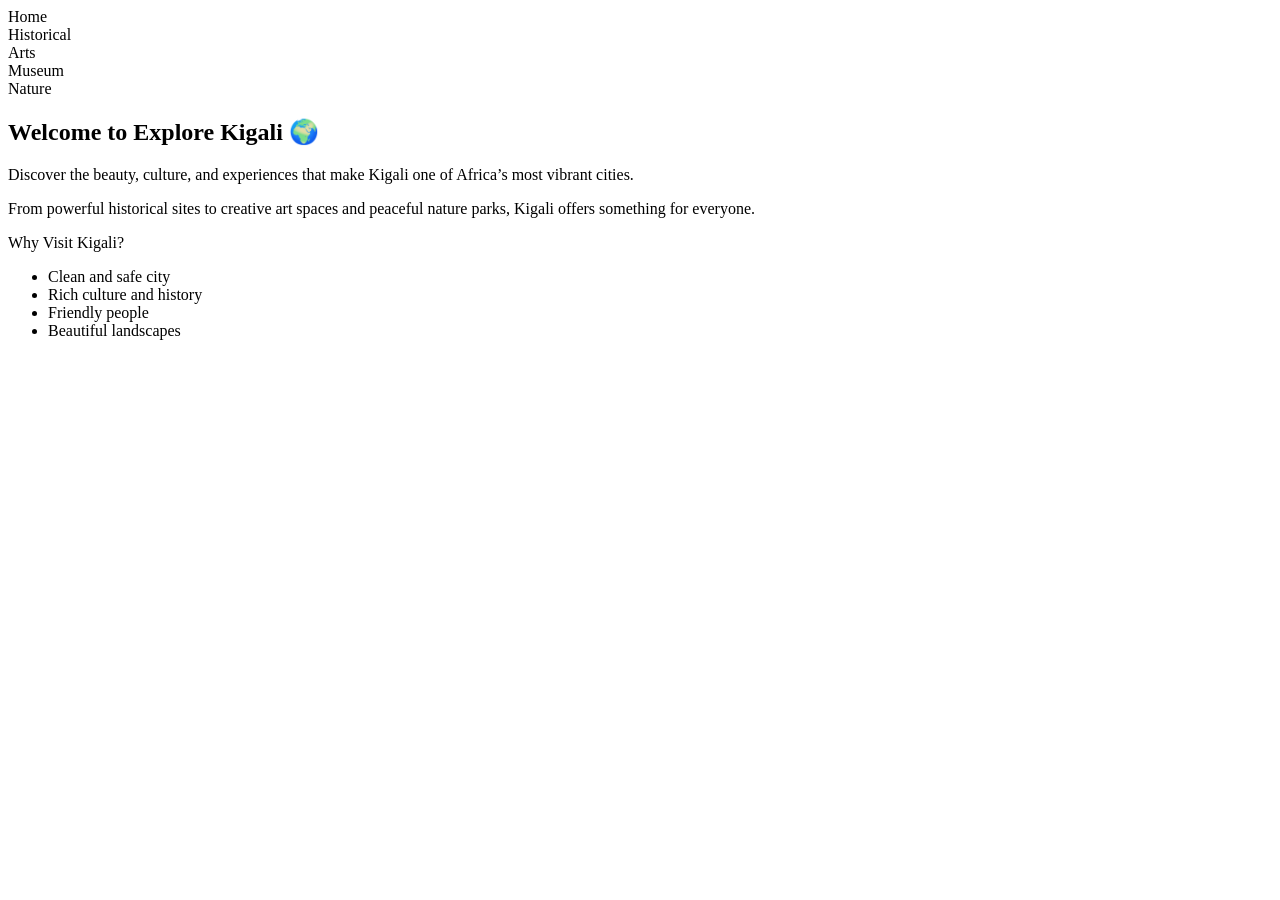
==== index.html @ 348b4360 "Added the html skeleton for all the pages" ====
<!DOCTYPE html>
<html lang="en">
<head>
    <meta charset="UTF-8">
    <meta name="viewport" content="width=device-width, initial-scale=1.0">
    <title>Document</title>
</head>
<body>
    <nav>
        <div>Home</div>
        <div>Historical</div>
        <div>Arts</div>
        <div>Museum</div>
        <div>Nature</div>
    </nav>
    <section>
        <div class="Image">

        </div>
        <div class="text">
            <h1>Welcome to Explore Kigali 🌍</h1>
            <p>Discover the beauty, culture, and experiences that make Kigali one 
            of Africa’s most vibrant cities.</p>
            <p>From powerful historical sites to creative art spaces and peaceful
            nature parks, Kigali offers something for everyone.</p>
        </div>
        <div>
            <p>Why Visit Kigali?</p>
            <ul>
                <li>Clean and safe city</li>
                <li>Rich culture and history</li>
                <li>Friendly people</li>
                <li>Beautiful landscapes</li>
            </ul>
        </div>
    </section>   
</body>
</html>
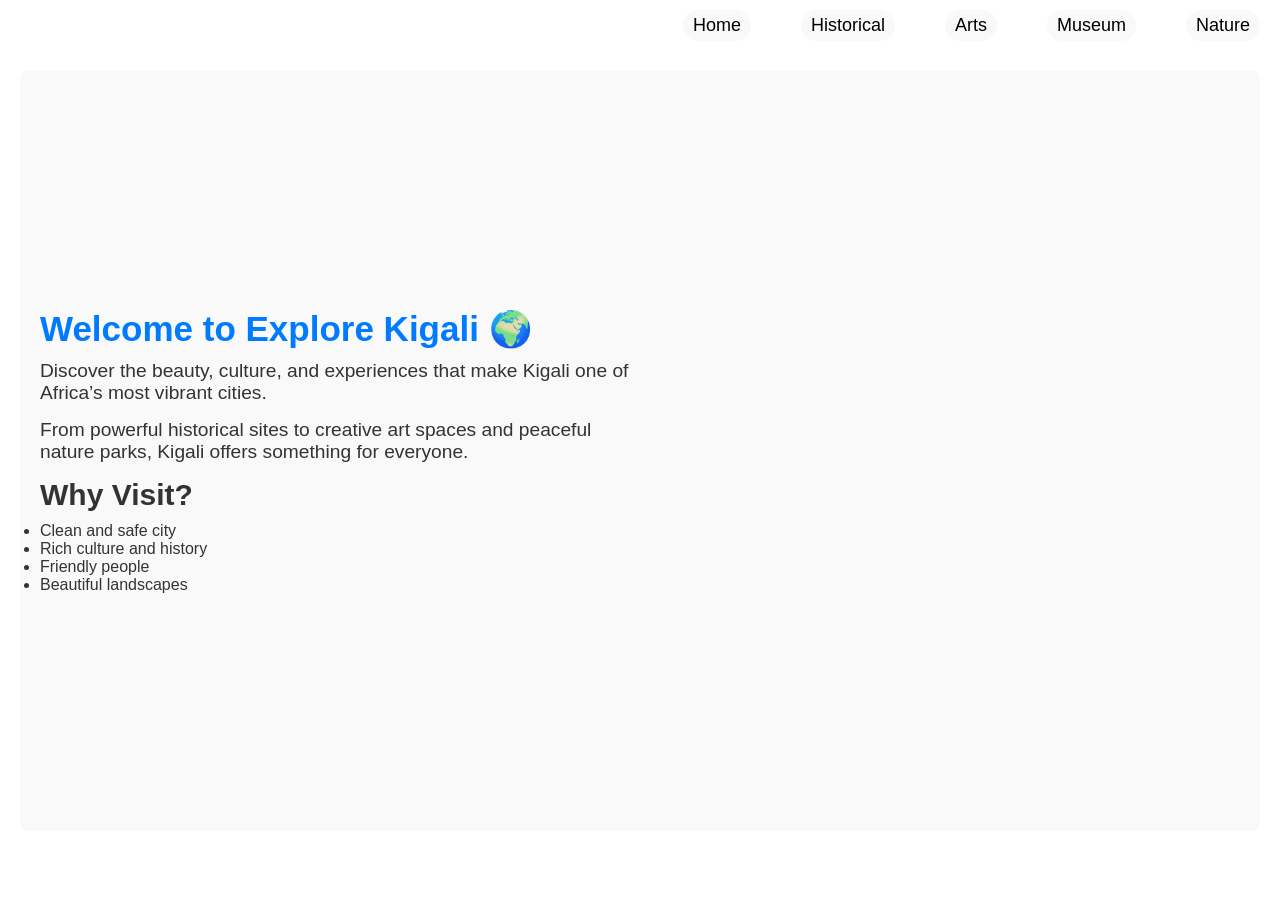
==== commit d415f734: "Added style file and file images" ====
--- a/index.html
+++ b/index.html
@@ -3,36 +3,40 @@
 <head>
     <meta charset="UTF-8">
     <meta name="viewport" content="width=device-width, initial-scale=1.0">
-    <title>Document</title>
+    <title>Home</title>
+    <link rel="stylesheet" href="./style.css">
 </head>
 <body>
     <nav>
-        <div>Home</div>
-        <div>Historical</div>
-        <div>Arts</div>
-        <div>Museum</div>
-        <div>Nature</div>
+        <a href="#index.html">Home</a>
+        <a href="./historical.html">Historical</a>
+        <a href="./arts.html">Arts</a>
+        <a href="./museum.html">Museum</a>
+        <a href="./nature.html">Nature</a>
     </nav>
     <section>
-        <div class="Image">
+        <div class="background">
 
         </div>
-        <div class="text">
-            <h1>Welcome to Explore Kigali 🌍</h1>
-            <p>Discover the beauty, culture, and experiences that make Kigali one 
-            of Africa’s most vibrant cities.</p>
-            <p>From powerful historical sites to creative art spaces and peaceful
-            nature parks, Kigali offers something for everyone.</p>
+        <div class="main">
+            <div class="text">
+                <h1>Welcome to Explore Kigali 🌍</h1>
+                <p>Discover the beauty, culture, and experiences that make Kigali one 
+                of Africa’s most vibrant cities.</p>
+                <p>From powerful historical sites to creative art spaces and peaceful
+                nature parks, Kigali offers something for everyone.</p>
+            </div>
+            <div class="descript">
+                <h1>Why Visit?</h1>
+                <ul>
+                    <li>Clean and safe city</li>
+                    <li>Rich culture and history</li>
+                    <li>Friendly people</li>
+                    <li>Beautiful landscapes</li>
+                </ul>
+            </div>
         </div>
-        <div>
-            <p>Why Visit Kigali?</p>
-            <ul>
-                <li>Clean and safe city</li>
-                <li>Rich culture and history</li>
-                <li>Friendly people</li>
-                <li>Beautiful landscapes</li>
-            </ul>
-        </div>
+        
     </section>   
 </body>
 </html>
--- a/style.css
+++ b/style.css
@@ -0,0 +1,106 @@
+
+/* all sections */
+*{
+    margin: 0;
+    padding: 0;
+    box-sizing: border-box;
+}
+/* body sections */
+body {
+    font-family: Arial, sans-serif;
+    background-color: #fff; 
+    color: #333;
+    min-height: 100vh;
+}
+
+/* nav bar */
+nav {
+    padding: 10px 20px;
+    display: flex;
+    justify-content: end;
+    gap: 50px;
+}
+nav a {
+    color: white;
+    border-radius: 25px;
+    padding: 0 40px;
+    text-decoration: none;
+    font-size: 18px;
+    padding: 5px 10px;
+    color: black;
+    background-color:#f9f9f9;
+}
+nav a:hover {
+    background-color: #006c28;
+    border-radius: 5px;
+}
+
+/* section styles */
+section {
+    padding: 20px;
+    margin: 20px;
+    display: flex;
+    flex-direction: column;
+    background-color: #f9f9f9;
+    border-radius: 8px;
+}
+/* main styles */
+.main {
+    display: flex;
+    flex-direction: column;
+    align-items: center;
+    justify-content: center;
+    height: 80vh;
+    width: 50%;
+}
+
+/* text styles */
+.text h1 {
+    font-size: 35px;
+    color: #007BFF;
+    margin-bottom: 10px;
+}
+
+.text p {
+    font-size: 1.2rem;
+    margin-bottom: 15px;
+}
+/* descript stlyes */
+.descript{
+    display: flex;
+    flex-direction: column;
+    width: 100%;
+}
+.descript h1 {
+    font-size: 30px;
+    color: #333;
+    margin-bottom: 10px;
+}
+
+.descript p {
+    font-size: 1rem;
+    color: #555;
+}
+
+/* images styles */
+.images {
+    margin: 20px 0;
+    display: flex;
+    justify-content: center;
+    align-items: center;
+}
+
+.images img {
+    max-width: 100%;
+    height: auto;
+    border-radius: 8px;
+    box-shadow: 0 2px 5px rgba(0, 0, 0, 0.1);
+}
+/* background styles */
+/* .background {
+    background: url('./images/kigali.jpg') no-repeat center center/cover;
+    height: 300px;
+    border-radius: 8px;
+    margin-bottom: 20px;
+} */
+
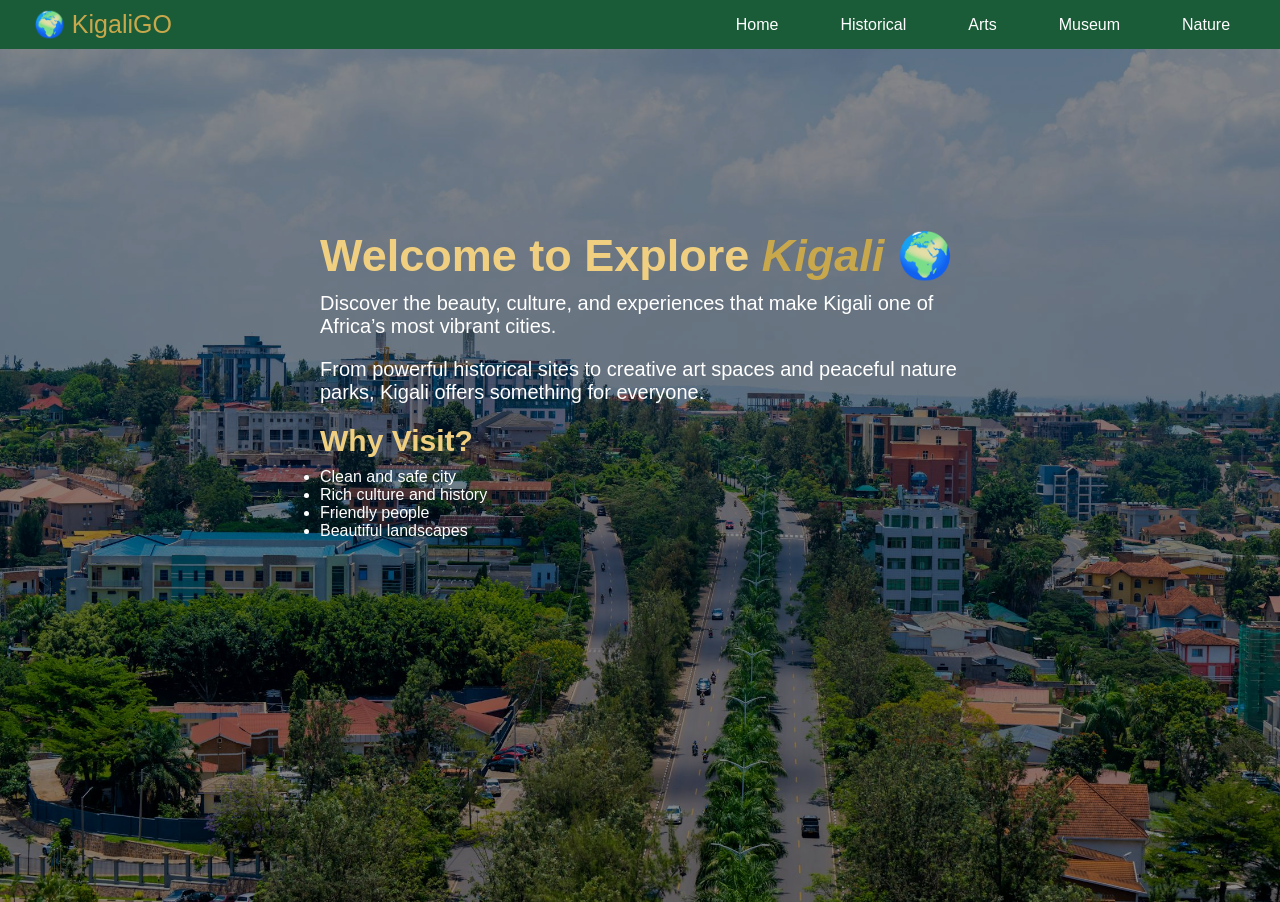
==== commit 62f742eb: "Added styles for all the pages" ====
--- a/index.html
+++ b/index.html
@@ -7,20 +7,21 @@
     <link rel="stylesheet" href="./style.css">
 </head>
 <body>
-    <nav>
-        <a href="#index.html">Home</a>
-        <a href="./historical.html">Historical</a>
-        <a href="./arts.html">Arts</a>
-        <a href="./museum.html">Museum</a>
-        <a href="./nature.html">Nature</a>
+    <nav class="navbar">
+        <div class="navlogo">🌍 KigaliGO</div>
+        <ul class="navlinks">
+            <li><a href="#index.html">Home</a></li>
+            <li><a href="./historical.html">Historical</a></li>
+            <li><a href="./arts.html">Arts</a></li>
+            <li><a href="./museum.html">Museum</a></li>
+            <li><a href="./nature.html">Nature</a></li>
+        </ul>
     </nav>
-    <section>
-        <div class="background">
-
-        </div>
+    <section class="welcome">
+        <img src="./Kigali.jpeg" alt="Kigali Cityscape">
         <div class="main">
             <div class="text">
-                <h1>Welcome to Explore Kigali 🌍</h1>
+                <h1>Welcome to Explore<span> Kigali</span> 🌍</h1>
                 <p>Discover the beauty, culture, and experiences that make Kigali one 
                 of Africa’s most vibrant cities.</p>
                 <p>From powerful historical sites to creative art spaces and peaceful
@@ -35,8 +36,11 @@
                     <li>Beautiful landscapes</li>
                 </ul>
             </div>
-        </div>
-        
-    </section>   
+        </div>   
+    </section>
+
+    <section class="destinations">
+
+    </section>
 </body>
 </html>
--- a/style.css
+++ b/style.css
@@ -8,99 +8,115 @@
 /* body sections */
 body {
     font-family: Arial, sans-serif;
-    background-color: #fff; 
-    color: #333;
     min-height: 100vh;
+    color: white;
 }
 
-/* nav bar */
-nav {
-    padding: 10px 20px;
+/* navbar */
+.navbar {
     display: flex;
-    justify-content: end;
-    gap: 50px;
+    padding: 10px;
+    align-items: center;
+    justify-content:space-around;
+    background-color: #1a5c38;
+    gap: 500px;
 }
-nav a {
+.navlogo{
+    color: #c9a84c;
+    font-size: 25px;
+}
+.navlinks{
+    display: flex;
+    gap: 30px;
+    list-style: none;
+}
+.navlinks a{
+    padding: 10px 16px;
+    border-radius: 50px;
     color: white;
+    cursor: pointer;
     border-radius: 25px;
-    padding: 0 40px;
+    font-size: 16px;
     text-decoration: none;
-    font-size: 18px;
-    padding: 5px 10px;
-    color: black;
-    background-color:#f9f9f9;
 }
-nav a:hover {
-    background-color: #006c28;
-    border-radius: 5px;
+.navlinks a:hover {
+    background: #2d8a57;  
+    border-radius: 25px;
 }
 
 /* section styles */
 section {
-    padding: 20px;
-    margin: 20px;
     display: flex;
     flex-direction: column;
-    background-color: #f9f9f9;
-    border-radius: 8px;
+}
+.welcome img{
+    width: 100%;  
+    height: 100%;
+    object-fit: cover;
+    filter: brightness(0.55);
+}
+.welcome{
+    align-items: center;  
+    position: relative; 
+}
+.memorial{
+    align-items: start;
+}
+.arts{
+    align-items: end;
+}
+.museum{
+    align-items: start;
 }
 /* main styles */
 .main {
     display: flex;
     flex-direction: column;
-    align-items: center;
-    justify-content: center;
-    height: 80vh;
+    justify-content: start;
     width: 50%;
+    position: absolute;
+    margin-top: 180px;
+}
+.main_memorial{
+    display: flex;
+    flex-direction: column;
+    justify-content: start;
+    width: 50%;
+    position: absolute;
+    margin: 70px 40px;  
+}
+.main_arts{
+    display: flex;
+    flex-direction: column;
+    justify-content: start;
+    width: 50%;
+    position: absolute;
+    margin: 70px 40px;  
 }
 
 /* text styles */
 .text h1 {
-    font-size: 35px;
-    color: #007BFF;
+    font-size: 45px;
+    color: #f0d080;
     margin-bottom: 10px;
 }
-
+.text h1 span{
+    color: #c9a84c;
+    font-style: italic;
+}
 .text p {
-    font-size: 1.2rem;
-    margin-bottom: 15px;
+    font-size: 20px;
+    margin-bottom: 20px;
 }
 /* descript stlyes */
 .descript{
     display: flex;
     flex-direction: column;
-    width: 100%;
 }
 .descript h1 {
     font-size: 30px;
-    color: #333;
+    color: #f0d080;
     margin-bottom: 10px;
 }
 
-.descript p {
-    font-size: 1rem;
-    color: #555;
-}
 
-/* images styles */
-.images {
-    margin: 20px 0;
-    display: flex;
-    justify-content: center;
-    align-items: center;
-}
-
-.images img {
-    max-width: 100%;
-    height: auto;
-    border-radius: 8px;
-    box-shadow: 0 2px 5px rgba(0, 0, 0, 0.1);
-}
-/* background styles */
-/* .background {
-    background: url('./images/kigali.jpg') no-repeat center center/cover;
-    height: 300px;
-    border-radius: 8px;
-    margin-bottom: 20px;
-} */
-
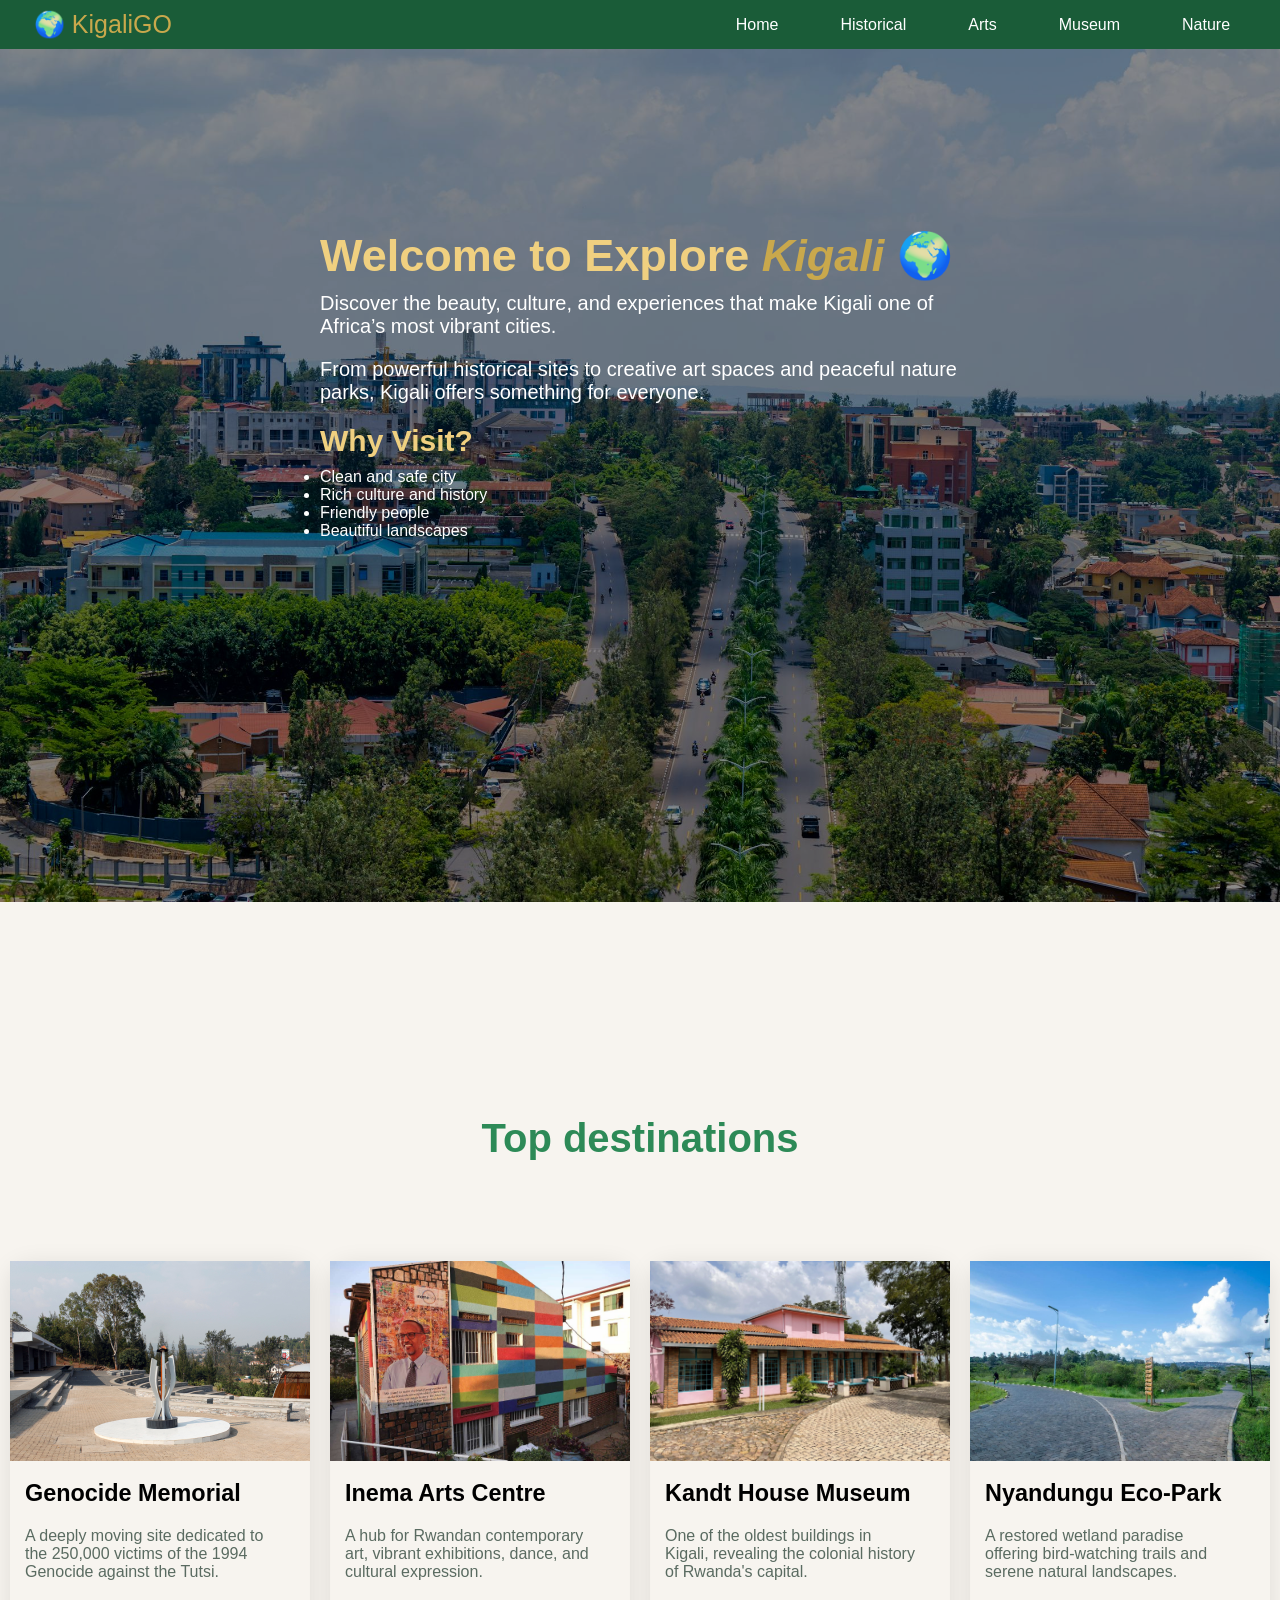
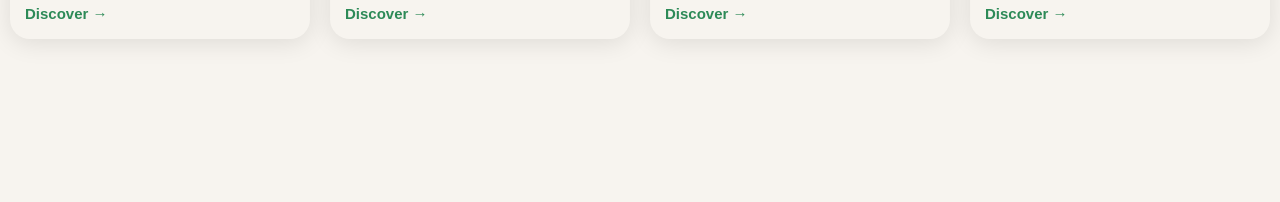
==== commit d53dca68: "Added the destinations html and css section" ====
--- a/index.html
+++ b/index.html
@@ -40,7 +40,42 @@
     </section>
 
     <section class="destinations">
+        <h1>Top destinations</h1>
+        <div class="card-grid">
+            <div class="card">
+                <img src="./Memorial.jpg" alt="Genocide Memorial">
+                <div class="card-body">
+                    <h3>Genocide Memorial</h3>
+                    <p>A deeply moving site dedicated to the 250,000 victims of the 1994 Genocide against the Tutsi.</p>
+                    <a href="./historical.html">Discover → </a>
+                </div>
+            </div>
+            <div class="card">
+                <img src="./arts.jpg" alt="Inema Arts">
+                <div class="card-body">
+                    <h3>Inema Arts Centre</h3>
+                    <p>A hub for Rwandan contemporary art, vibrant exhibitions, dance, and cultural expression.</p>
+                    <a href="./arts.html">Discover → </a>
+                </div>
+            </div>
+            <div class="card">
+                <img src="./museum.jpg" alt="Kandt Museum">
+                <div class="card-body">
+                    <h3>Kandt House Museum</h3>
+                    <p>One of the oldest buildings in Kigali, revealing the colonial history of Rwanda's capital.</p>
+                    <a href="./museum.html">Discover → </a>
+                </div>
+            </div>
+            <div class="card">
+                <img src="./nature.jpg" alt="Nyandungu Park">
+                <div class="card-body">
+                    <h3>Nyandungu Eco-Park</h3>
+                    <p>A restored wetland paradise offering bird-watching trails and serene natural landscapes.</p>   
+                    <a href="./nature.html">Discover → </a>                 
+                </div>
+            </div>
 
+        </div>
     </section>
 </body>
 </html>
--- a/style.css
+++ b/style.css
@@ -119,4 +119,49 @@
     margin-bottom: 10px;
 }
 
-
+/* destination cards */
+.destinations{
+    color: black;
+    align-items: center;
+    justify-content: center;
+    height: 100vh;
+    background:#f7f4ef
+}
+.destinations h1{
+    font-size: 40px;
+    color: #2d8a57; 
+    margin: 50px;
+}
+.card-body p { 
+    font-size: 16px; 
+    color:#5a6b61; 
+    margin: 20px 0px;
+}
+.card-body{
+    font-size: 20px;
+    width: 280px;
+    padding: 15px 15px;
+}
+.card-body a{
+    text-decoration: none;
+    color:#2d8a57; 
+    font-weight:600; 
+    font-size:15px; 
+}
+.card img{
+    width: 300px;
+}
+.card-grid{
+    display:flex;
+    justify-content: center;
+    align-items: center;
+    width: 85%;
+    gap:20px;
+    margin-top: 50px;
+}
+.card{
+    border-radius: 20px;
+    box-shadow: #2d8a57;
+    cursor: pointer;
+    box-shadow:0 4px 24px rgba(0,0,0,0.10);
+}
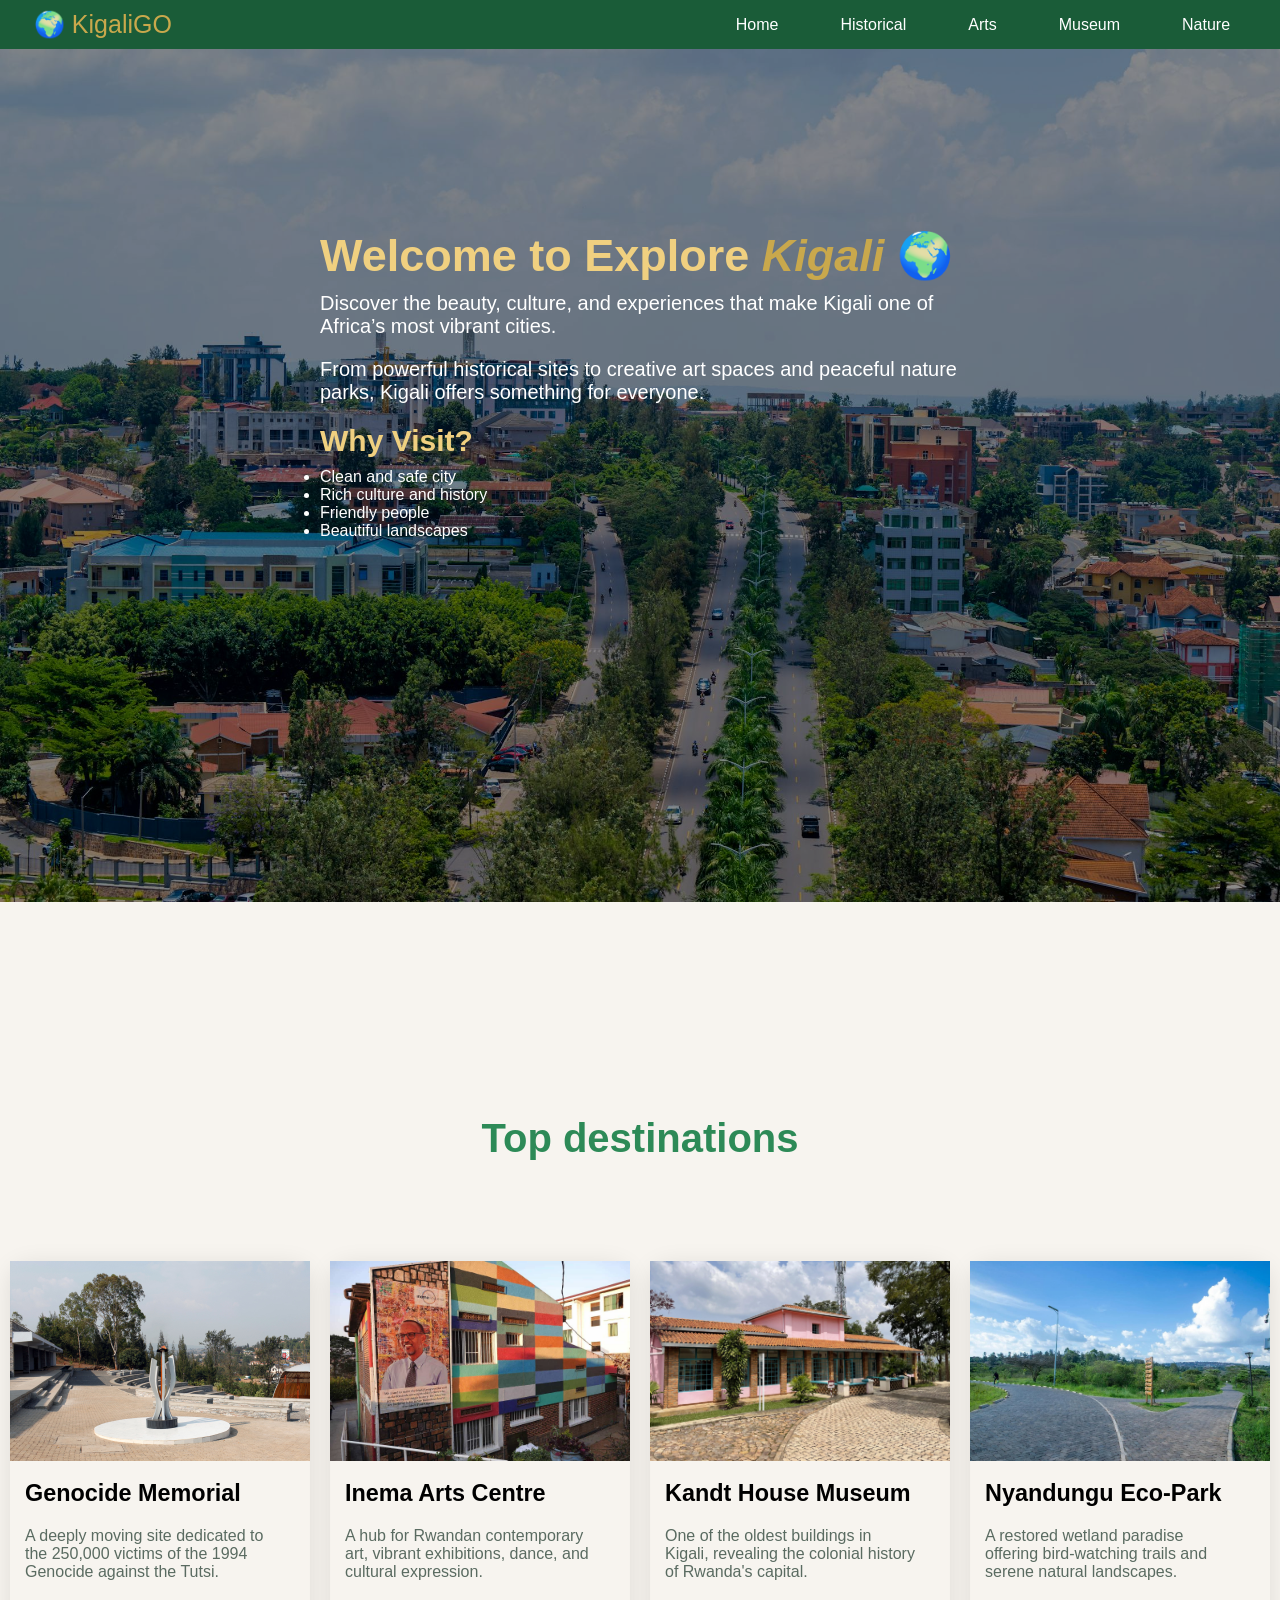
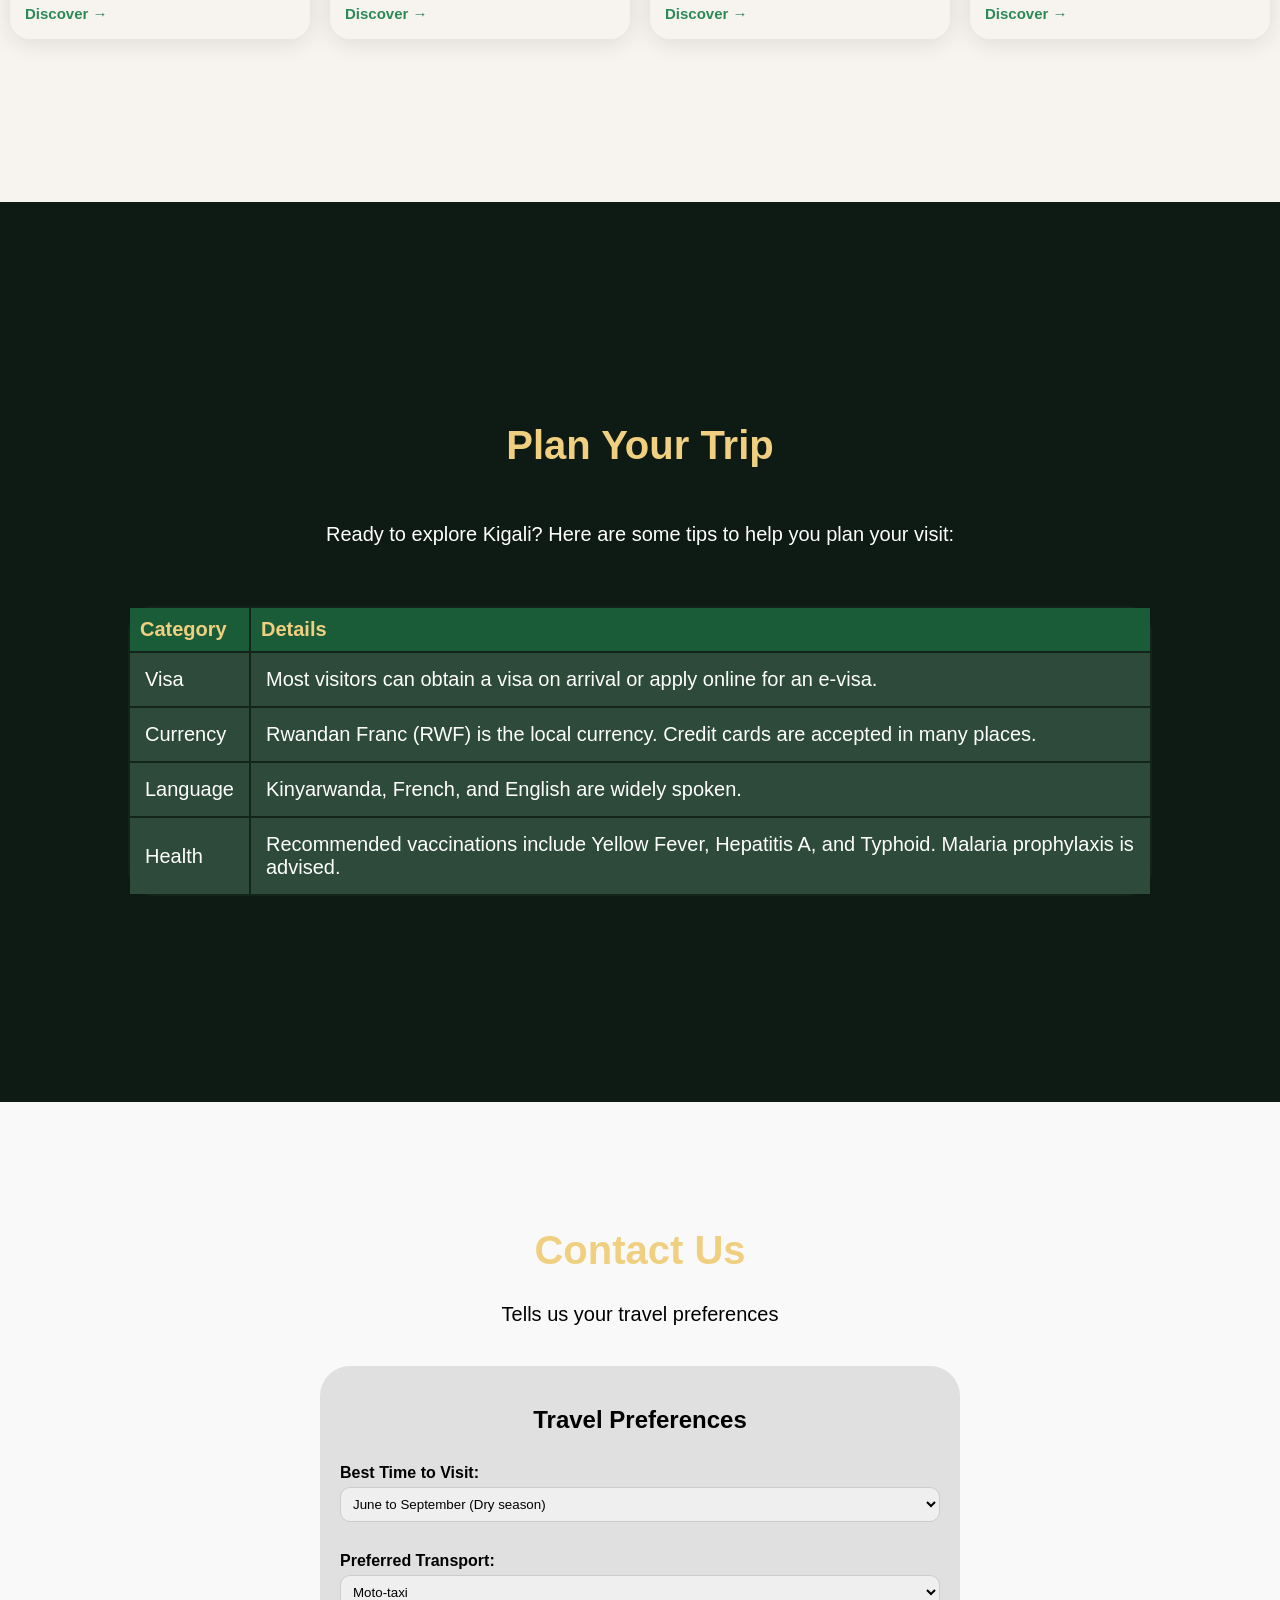
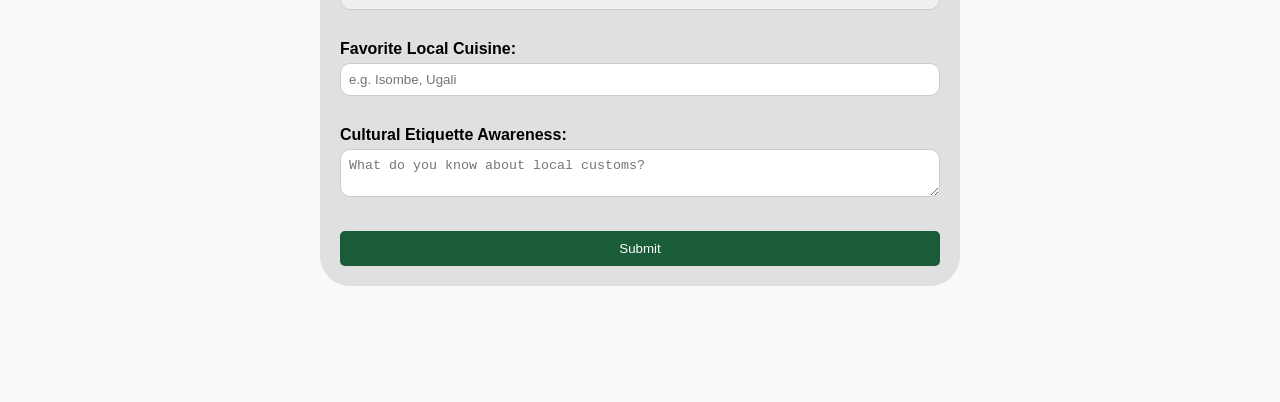
==== commit c61af46e: "Added the plan and contact us form" ====
--- a/index.html
+++ b/index.html
@@ -77,5 +77,62 @@
 
         </div>
     </section>
+
+    <section class="plan">
+        <h1>Plan Your Trip</h1>
+        <p>Ready to explore Kigali? Here are some tips to help you plan your visit:</p>
+        <table class="table-head">
+            <thead>
+                <tr>
+                    <th>Category</th>
+                    <th>Details</th>
+                </tr>
+            </thead>
+            <tbody class="table-body">
+                <tr>
+                    <td>Visa</td>
+                    <td>Most visitors can obtain a visa on arrival or apply online for an e-visa.</td>
+                </tr>
+                <tr>
+                    <td>Currency</td>
+                    <td>Rwandan Franc (RWF) is the local currency. Credit cards are accepted in many places.</td>
+                </tr>
+                <tr>
+                    <td>Language</td>
+                    <td>Kinyarwanda, French, and English are widely spoken.</td>
+                </tr>
+                <tr>
+                    <td>Health</td>
+                    <td>Recommended vaccinations include Yellow Fever, Hepatitis A, and Typhoid. Malaria prophylaxis is advised.</td>
+                </tr>
+            </tbody>    
+        </table>       
+    </section>
+
+    <section class="form-section">
+        <h1>Contact Us</h1>
+        <p>Tells us your travel preferences</p>
+        <div class="travel-form">
+            <h2>Travel Preferences</h2>
+            <form>
+            <label for="visit-time">Best Time to Visit:</label>
+            <select id="visit-time" name="visit-time">
+                <option>June to September (Dry season)</option>
+                <option>October to May (Rainy season)</option>
+            </select>
+            <label for="transport">Preferred Transport:</label>
+            <select id="transport" name="transport">
+                <option>Moto-taxi</option>
+                <option>Car rental</option>
+                <option>Guided tour</option>
+             </select>
+                <label for="cuisine">Favorite Local Cuisine:</label>
+                <input type="text" id="cuisine" name="cuisine" placeholder="e.g. Isombe, Ugali">
+                <label for="etiquette">Cultural Etiquette Awareness:</label>
+                <textarea id="etiquette" name="etiquette" placeholder="What do you know about local customs?"></textarea>
+                <button type="submit">Submit</button>
+            </form>
+        </div>
+    </section>
 </body>
 </html>
--- a/style.css
+++ b/style.css
@@ -164,4 +164,136 @@
     box-shadow: #2d8a57;
     cursor: pointer;
     box-shadow:0 4px 24px rgba(0,0,0,0.10);
-}+}
+/* video */
+.video-section { 
+    padding:80px 48px; 
+    height: 100vh;
+    align-items: center;
+    background:#0e1a14; 
+    color:#fff; 
+}
+.video-section h2{
+    color:#f0d080; 
+    font-size: 40px;
+    margin: 15px 0px;
+}
+.video-section p{
+    font-size: 20px;
+    margin: 40px 0px;
+}
+.video-wrapper { 
+    max-width:900px; 
+    border-radius:15px; 
+    overflow:hidden;
+    box-shadow:0 12px 48px rgba(0,0,0,0.5); 
+}
+
+/* plan */
+.plan{
+    display: flex;
+    flex-direction: column;
+    align-items: center;
+    justify-content: center;
+    height: 100vh;
+    background:#0e1a14; 
+}
+.plan h1{
+    color:#f0d080; 
+    font-size: 40px;
+    margin: 15px 0px;
+}
+.plan p{
+    font-size: 20px;
+    margin: 40px 0px;;
+}
+.table-head{
+    width: 80%;
+    font-size: 20px;
+    margin-top: 20px;
+    background-color: #13241b;
+    border-radius: 25px;
+}
+.table-head thead{
+    background-color: #1a5c38;
+}
+.table-head th {
+    color: #f0d080;
+    padding: 10px;
+    text-align: left;
+}
+.table-head td {
+    padding: 15px;
+    color: #ffffff;
+    border: 0.1px line black;   
+}
+.table-body tr{
+    background:#2e4a3a;
+}
+
+/* form */
+.form-section{
+    display: flex;
+    flex-direction: column;
+    align-items: center;
+    justify-content: center;
+    min-height: 100vh;
+    background-color: #f9f9f9;
+    color: black;  
+}
+.form-section h1{
+    color:#f0d080; 
+    font-size: 40px;
+    margin: 10px 0;
+}
+.form-section p{
+    font-size: 20px;
+    margin: 20px 0 40px 0;
+}
+.travel-form {
+    width: 50%;
+    padding: 20px;
+    background-color: #e0e0e0;
+    border-radius: 30px;
+}
+
+.travel-form h2 {
+    text-align: center;
+    margin: 20px 0px;
+}
+
+.travel-form label {
+    display: block;
+    margin-top: 30px;
+    font-weight: bold;
+}
+
+.travel-form input,
+.travel-form select,
+.travel-form textarea {
+    width: 100%;
+    padding: 8px;
+    margin-top: 5px;
+    border: 1px solid #ccc;
+    border-radius: 10px;
+}
+
+.travel-form button {
+    margin-top: 30px;
+    width: 100%;
+    padding: 10px;
+    background-color: #1a5c38;
+    color: white;
+    border: none;
+    border-radius: 5px;
+    cursor: pointer;
+}
+
+.travel-form button:hover {
+    background-color: #14492c;
+}
+
+
+
+
+
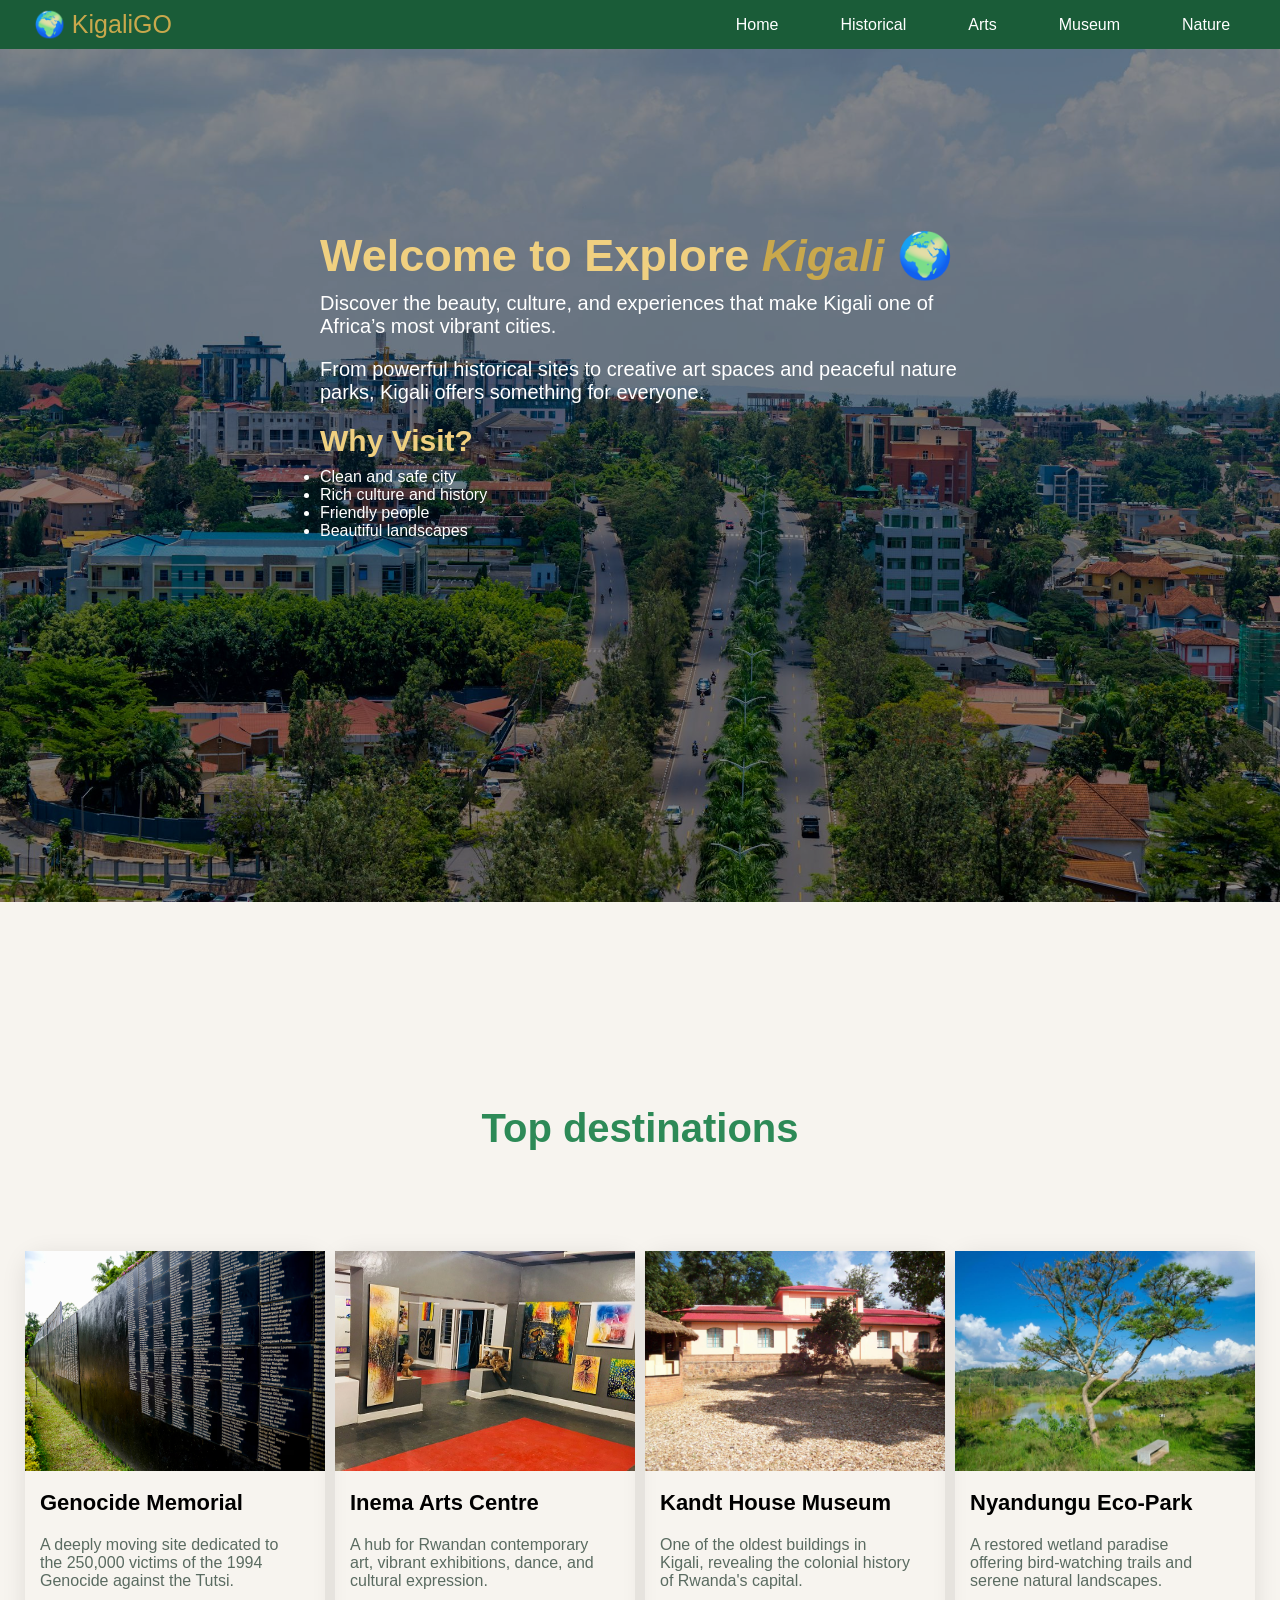
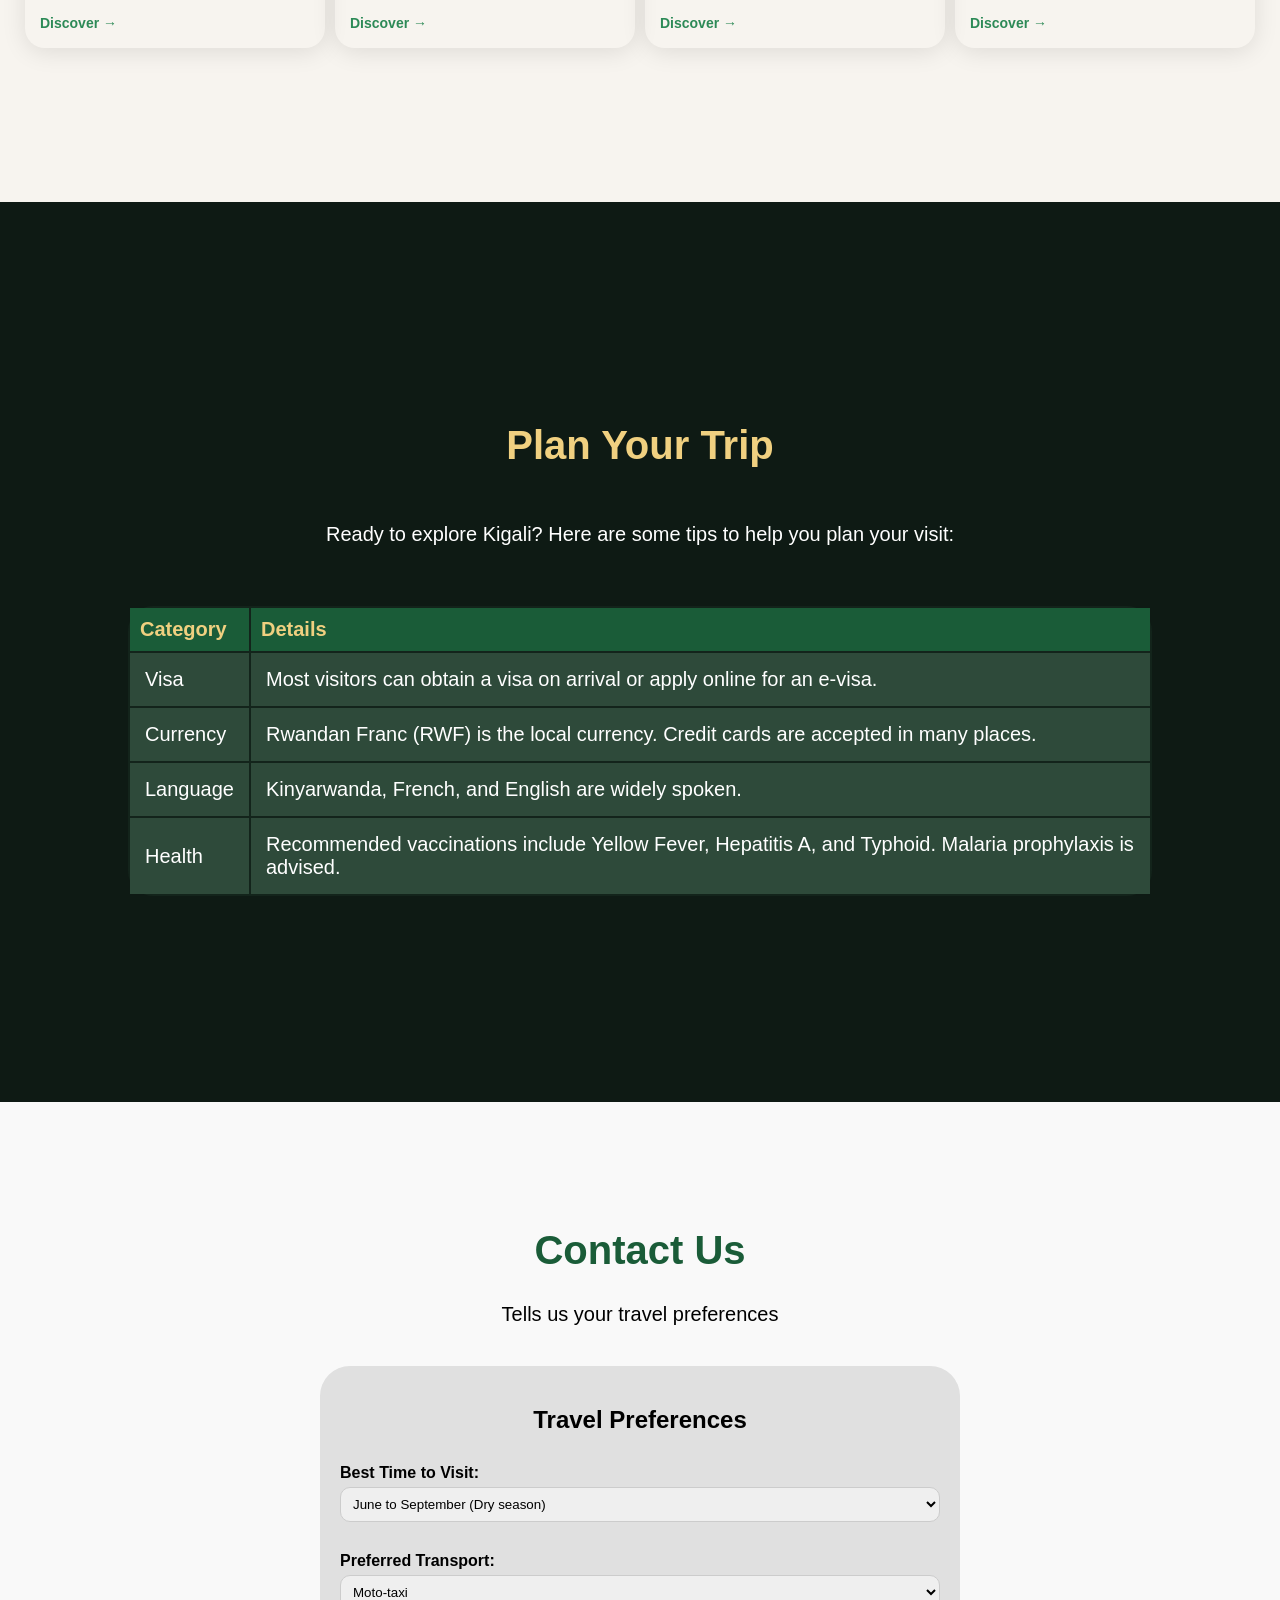
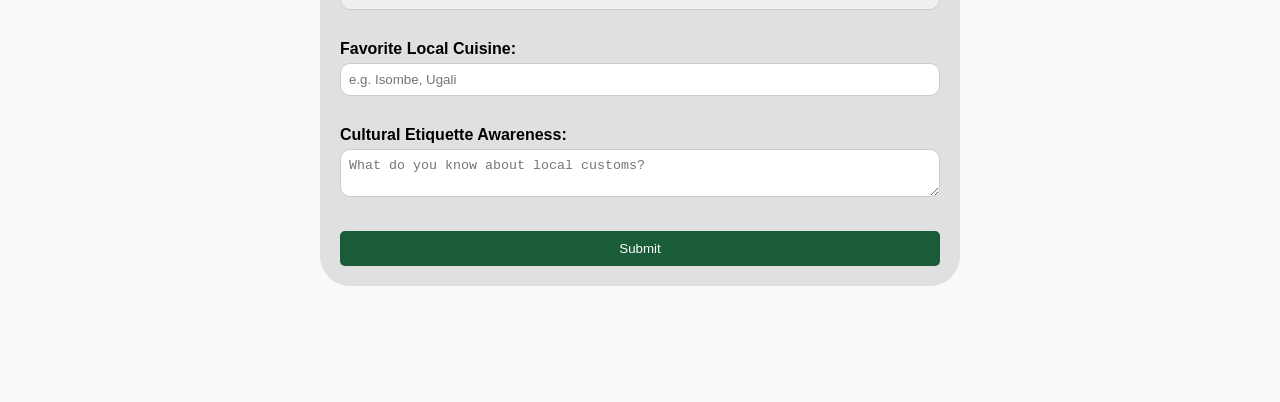
==== commit 5c43c2f1: "Added responsive styles" ====
--- a/index.html
+++ b/index.html
@@ -43,7 +43,7 @@
         <h1>Top destinations</h1>
         <div class="card-grid">
             <div class="card">
-                <img src="./Memorial.jpg" alt="Genocide Memorial">
+                <img src="./memorial2.avif" alt="Genocide Memorial">
                 <div class="card-body">
                     <h3>Genocide Memorial</h3>
                     <p>A deeply moving site dedicated to the 250,000 victims of the 1994 Genocide against the Tutsi.</p>
@@ -51,7 +51,7 @@
                 </div>
             </div>
             <div class="card">
-                <img src="./arts.jpg" alt="Inema Arts">
+                <img src="./art2.jpg" alt="Inema Arts">
                 <div class="card-body">
                     <h3>Inema Arts Centre</h3>
                     <p>A hub for Rwandan contemporary art, vibrant exhibitions, dance, and cultural expression.</p>
@@ -59,7 +59,7 @@
                 </div>
             </div>
             <div class="card">
-                <img src="./museum.jpg" alt="Kandt Museum">
+                <img src="./museum2.jpg" alt="Kandt Museum">
                 <div class="card-body">
                     <h3>Kandt House Museum</h3>
                     <p>One of the oldest buildings in Kigali, revealing the colonial history of Rwanda's capital.</p>
@@ -67,7 +67,7 @@
                 </div>
             </div>
             <div class="card">
-                <img src="./nature.jpg" alt="Nyandungu Park">
+                <img src="./nature2.jpg" alt="Nyandungu Park">
                 <div class="card-body">
                     <h3>Nyandungu Eco-Park</h3>
                     <p>A restored wetland paradise offering bird-watching trails and serene natural landscapes.</p>   
--- a/style.css
+++ b/style.css
@@ -132,6 +132,9 @@
     color: #2d8a57; 
     margin: 50px;
 }
+.card-body h3{
+    font-size: 22px;
+}
 .card-body p { 
     font-size: 16px; 
     color:#5a6b61; 
@@ -146,17 +149,18 @@
     text-decoration: none;
     color:#2d8a57; 
     font-weight:600; 
-    font-size:15px; 
+    font-size:14px; 
 }
 .card img{
     width: 300px;
+    height: 220px;
 }
 .card-grid{
     display:flex;
     justify-content: center;
     align-items: center;
-    width: 85%;
-    gap:20px;
+    width: 70%;
+    gap:10px;
     margin-top: 50px;
 }
 .card{
@@ -242,7 +246,7 @@
     color: black;  
 }
 .form-section h1{
-    color:#f0d080; 
+    color: #1a5c38; 
     font-size: 40px;
     margin: 10px 0;
 }
@@ -293,7 +297,337 @@
     background-color: #14492c;
 }
 
-
-
-
-
+/* responsive */
+
+@media (max-width: 768px) {
+    
+    /* Navbar */
+    .navbar {
+      gap: 20px;
+      padding: 12px 20px;
+      flex-wrap: wrap;
+      justify-content: space-between;
+    }
+    .navlogo {
+      font-size: 20px;
+    }
+    .navlinks {
+      gap: 6px;
+      flex-wrap: wrap;
+      justify-content: center;
+    }
+    .navlinks a {
+      padding: 7px 11px;
+      font-size: 14px;
+    }
+   
+    /* Welcome / hero */
+    .welcome img {
+      height: 420px;
+      object-fit: cover;
+    }
+    .main {
+      width: 80%;
+      margin-top: 100px;
+    }
+    .main_memorial,
+    .main_arts {
+      width: 80%;
+      margin: 50px 24px;
+    }
+    .text h1 {
+      font-size: 32px;
+    }
+    .text p {
+      font-size: 16px;
+    }
+    .descript h1 {
+      font-size: 22px;
+    }
+   
+    /* Destination cards */
+    .destinations {
+      height: auto;
+      padding-bottom: 50px;
+    }
+    .destinations h1 {
+      font-size: 30px;
+      margin: 30px 20px;
+    }
+    .card-grid {
+      width: 95%;
+      flex-wrap: wrap;
+      gap: 16px;
+      margin-top: 30px;
+    }
+    .card {
+      width: calc(50% - 8px);
+      flex-shrink: 0;
+    }
+    .card img {
+      width: 100%;
+      height: 180px;
+    }
+    .card-body {
+      width: 100%;
+      padding: 12px;
+    }
+    .card-body h3 {
+      font-size: 18px;
+    }
+    .card-body p {
+      font-size: 14px;
+      margin: 10px 0;
+    }
+   
+    /* Video section */
+    .video-section {
+      padding: 50px 24px;
+      height: auto;
+    }
+    .video-section h2 {
+      font-size: 28px;
+    }
+    .video-section p {
+      font-size: 16px;
+      margin: 20px 0;
+    }
+    .video-wrapper {
+      width: 100%;
+    }
+    .video-wrapper iframe {
+      width: 100%;
+      height: 340px;
+    }
+   
+    /* Plan / table */
+    .plan {
+      height: auto;
+      padding: 60px 24px;
+    }
+    .plan h1 {
+      font-size: 30px;
+    }
+    .plan p {
+      font-size: 16px;
+      margin: 20px 0;
+      text-align: center;
+    }
+    .table-head {
+      width: 100%;
+      font-size: 15px;
+    }
+   
+    /* Contact form */
+    .form-section {
+      padding: 50px 24px;
+      min-height: auto;
+    }
+    .form-section h1 {
+      font-size: 30px;
+    }
+    .form-section p {
+      font-size: 16px;
+      margin: 10px 0 30px;
+    }
+    .travel-form {
+      width: 90%;
+    }
+  }
+   
+   
+  /*  MOBILE */
+  @media (max-width: 480px) {
+   
+    .navbar {
+      flex-direction: column;
+      align-items: center;
+      gap: 10px;
+      padding: 12px 16px;
+    }
+    .navlogo {
+      font-size: 20px;
+    }
+    .navlinks {
+      gap: 4px;
+      justify-content: center;
+    }
+    .navlinks a {
+      padding: 6px 10px;
+      font-size: 12px;
+    }
+   
+    .welcome img {
+      height: 340px;
+    }
+    .main {
+      width: 95%;
+      margin-top: 70px;
+      padding: 0 12px;
+    }
+    .main_memorial,
+    .main_arts {
+      width: 95%;
+      margin: 30px 12px;
+    }
+    .text h1 {
+      font-size: 24px;
+      margin-bottom: 8px;
+    }
+    .text p {
+      font-size: 14px;
+      margin-bottom: 12px;
+    }
+    .descript h1 {
+      font-size: 18px;
+      margin-bottom: 6px;
+    }
+    .descript p,
+    .descript li {
+      font-size: 13px;
+    }
+
+    .destinations {
+      height: auto;
+      padding-bottom: 40px;
+    }
+    .destinations h1 {
+      font-size: 24px;
+      margin: 24px 16px;
+      text-align: center;
+    }
+    .card-grid {
+      flex-direction: column;
+      align-items: center;
+      width: 100%;
+      gap: 16px;
+      margin-top: 16px;
+      padding: 0 16px;
+    }
+    .card {
+      width: 100%;
+      max-width: 360px;
+    }
+    .card img {
+      width: 100%;
+      height: 200px;
+      border-radius: 20px 20px 0 0;
+    }
+    .card-body {
+      width: 100%;
+      padding: 14px 16px;
+    }
+    .card-body h3 {
+      font-size: 18px;
+    }
+    .card-body p {
+      font-size: 14px;
+    }
+   
+    /* Video section */
+    .video-section {
+      padding: 36px 16px;
+      height: auto;
+      align-items: flex-start;
+    }
+    .video-section h2 {
+      font-size: 22px;
+      margin: 10px 0;
+    }
+    .video-section p {
+      font-size: 14px;
+      margin: 14px 0;
+    }
+    .video-wrapper {
+      width: 100%;
+      border-radius: 10px;
+    }
+    .video-wrapper iframe {
+      width: 100%;
+      height: 210px;
+    }
+   
+    /* Plan section */
+    .plan {
+      height: auto;
+      padding: 40px 16px;
+      text-align: center;
+    }
+    .plan h1 {
+      font-size: 24px;
+    }
+    .plan p {
+      font-size: 14px;
+      margin: 14px 0;
+    }
+    .table-head {
+      width: 100%;
+      font-size: 13px;
+      border-radius: 12px;
+    }
+    .table-head th,
+    .table-head td {
+      padding: 10px 8px;
+      display: block;       
+      width: 100%;
+    }
+    .table-head thead {
+      display: none;      
+    }
+    .table-body tr {
+      display: block;
+      margin-bottom: 10px;
+      border-radius: 10px;
+      overflow: hidden;
+    }
+    .table-body td:first-child {
+      background-color: #1a5c38;
+      color: #f0d080;
+      font-weight: bold;
+      font-size: 14px;
+      padding: 8px 10px;
+    }
+   
+    /* Contact form */
+    .form-section {
+      padding: 36px 16px;
+    }
+    .form-section h1 {
+      font-size: 26px;
+      text-align: center;
+    }
+    .form-section p {
+      font-size: 14px;
+      text-align: center;
+      margin: 8px 0 24px;
+    }
+    .travel-form {
+      width: 100%;
+      padding: 16px;
+      border-radius: 20px;
+    }
+    .travel-form h2 {
+      font-size: 18px;
+      margin: 12px 0;
+    }
+    .travel-form label {
+      font-size: 14px;
+      margin-top: 20px;
+    }
+    .travel-form input,
+    .travel-form select,
+    .travel-form textarea {
+      font-size: 14px;
+      padding: 10px;
+    }
+    .travel-form button {
+      font-size: 15px;
+      padding: 12px;
+      margin-top: 20px;
+    }
+  }
+
+
+
+
+
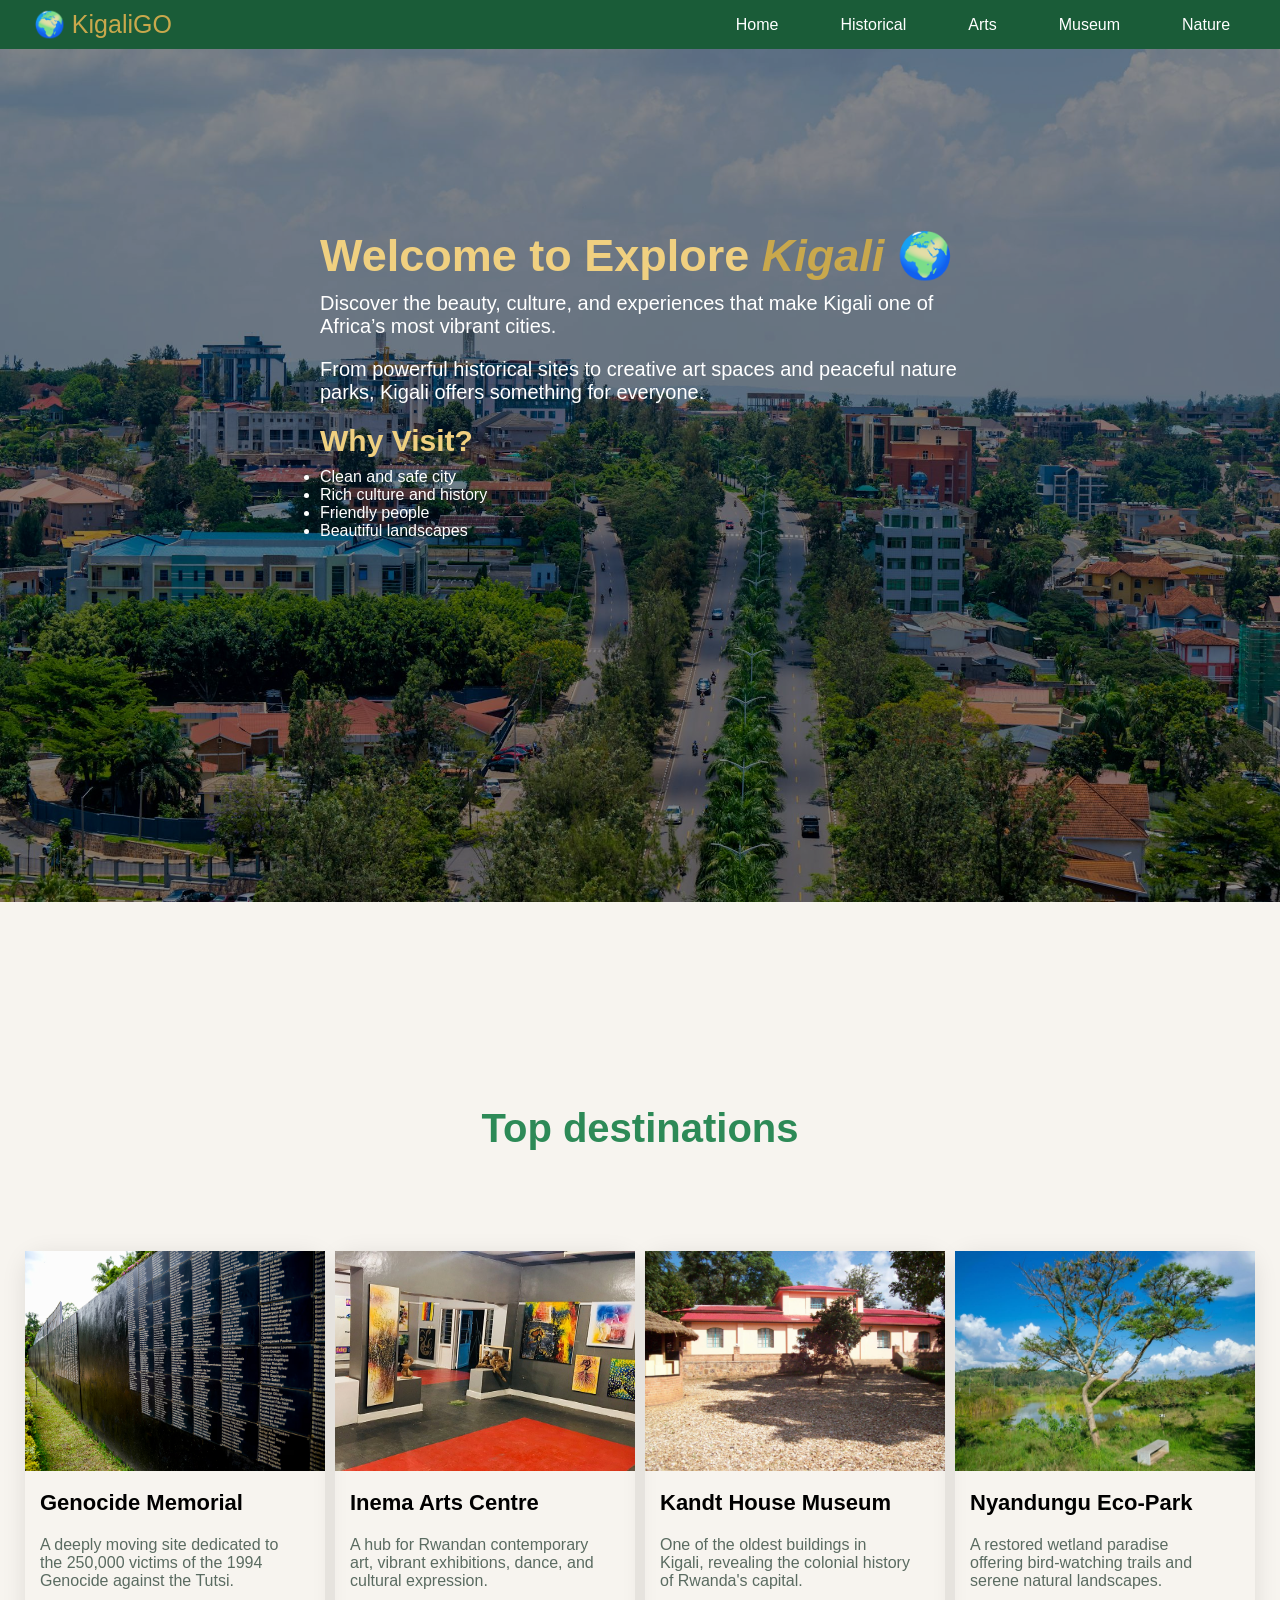
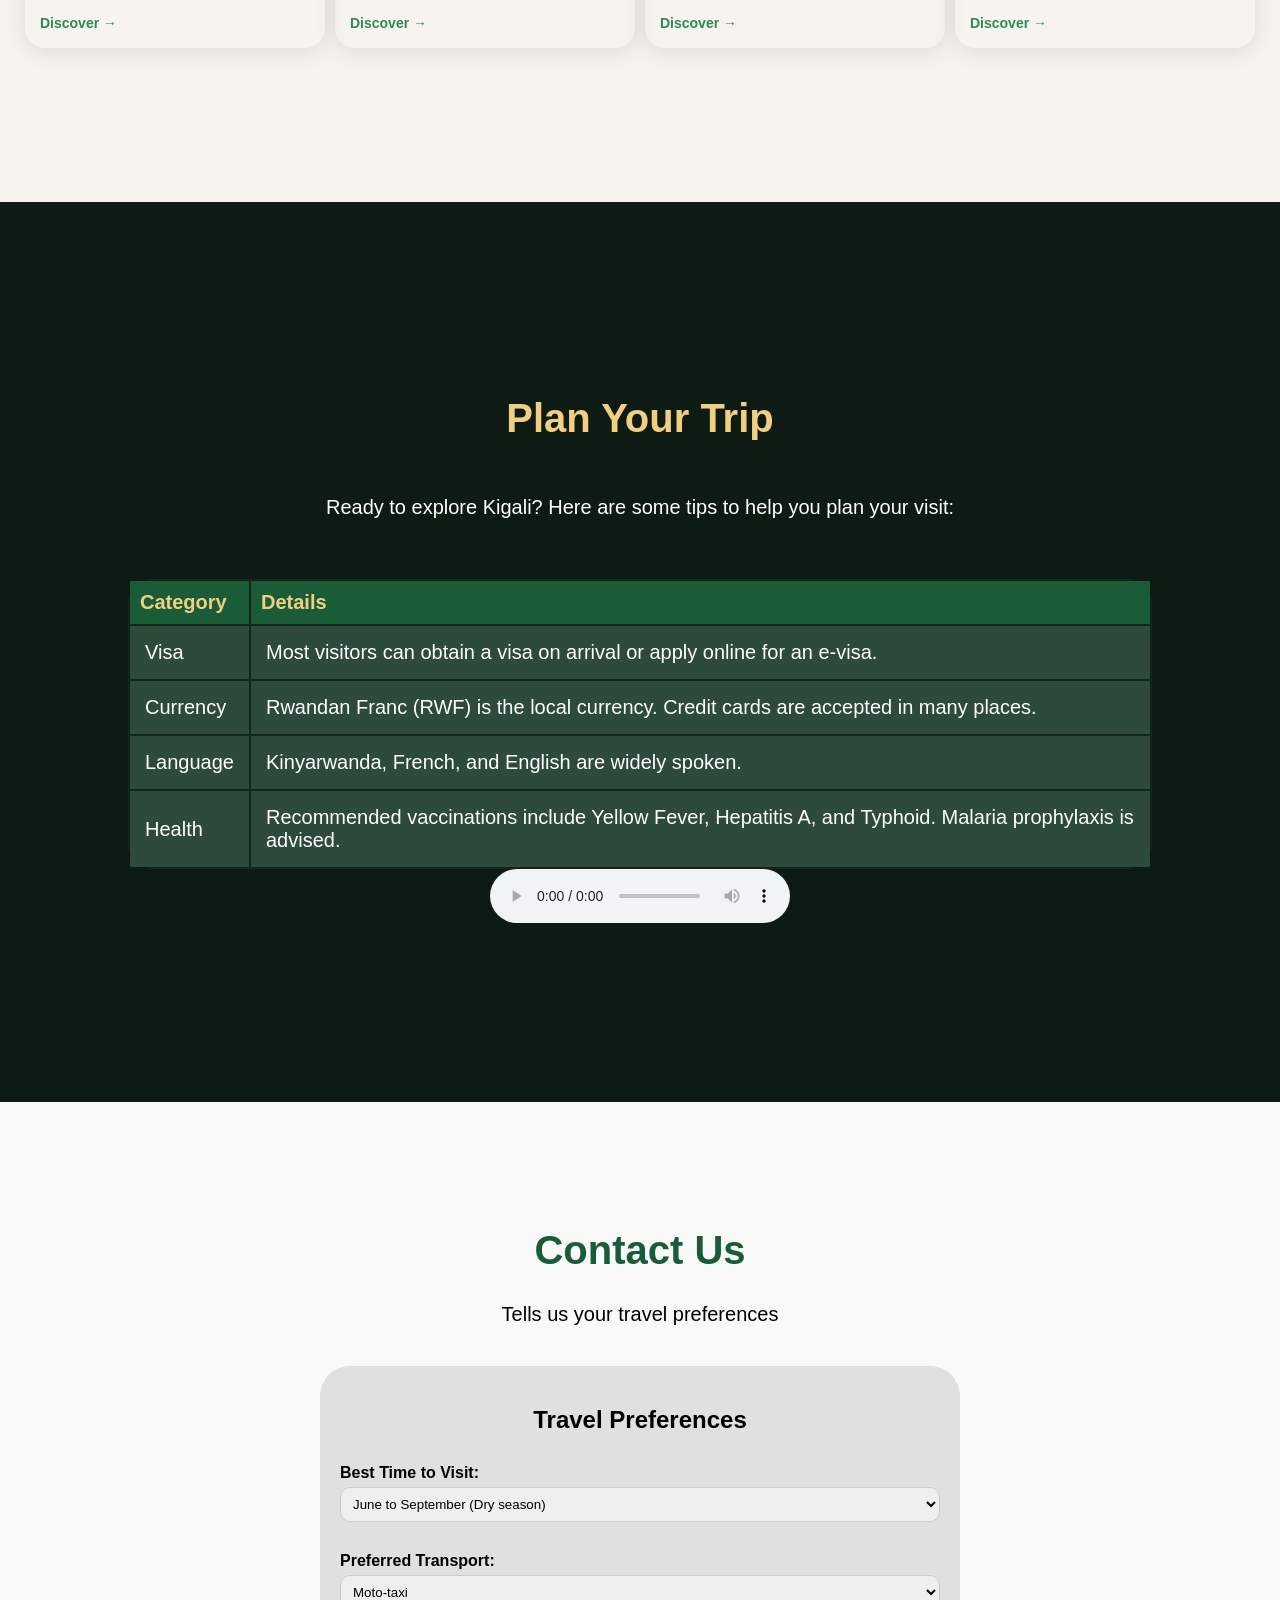
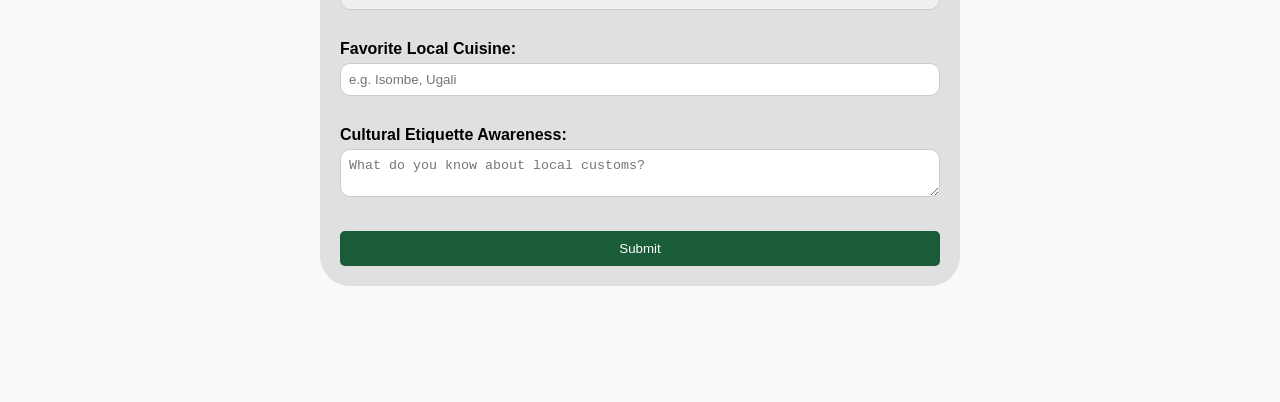
==== commit 19e2d9d1: "Added the audio" ====
--- a/index.html
+++ b/index.html
@@ -106,7 +106,11 @@
                     <td>Recommended vaccinations include Yellow Fever, Hepatitis A, and Typhoid. Malaria prophylaxis is advised.</td>
                 </tr>
             </tbody>    
-        </table>       
+        </table>   
+        <audio class="plan-audio" controls>
+            <source src="./kgl_we_share.mp4" type="audio/mpeg">
+            Your browser does not support the audio element.
+        </audio>    
     </section>
 
     <section class="form-section">
--- a/style.css
+++ b/style.css
@@ -300,7 +300,7 @@
 /* responsive */
 
 @media (max-width: 768px) {
-    
+
     /* Navbar */
     .navbar {
       gap: 20px;
@@ -413,6 +413,12 @@
       margin: 20px 0;
       text-align: center;
     }
+    .plan-audio {
+        display: block;       
+        margin: 40px auto 0;
+        width: 100%;
+        max-width: 600px;
+    }
     .table-head {
       width: 100%;
       font-size: 15px;
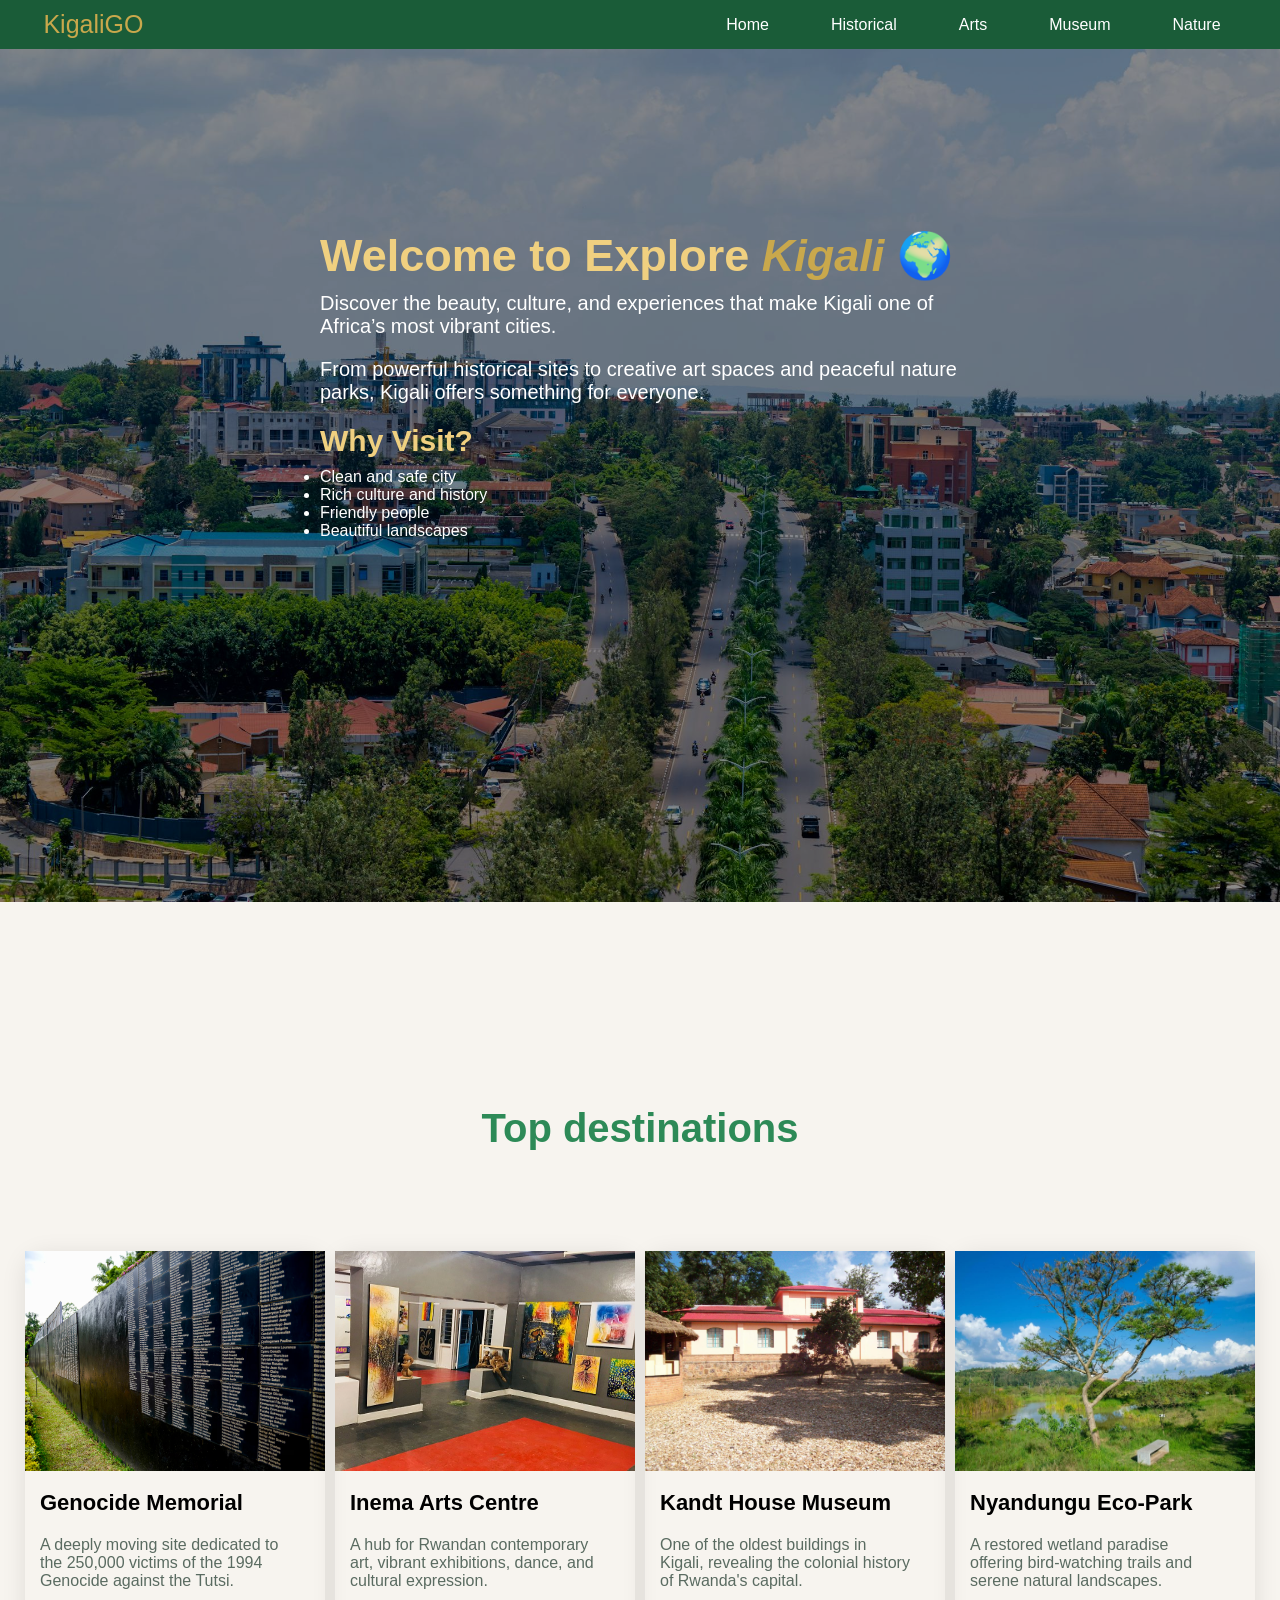
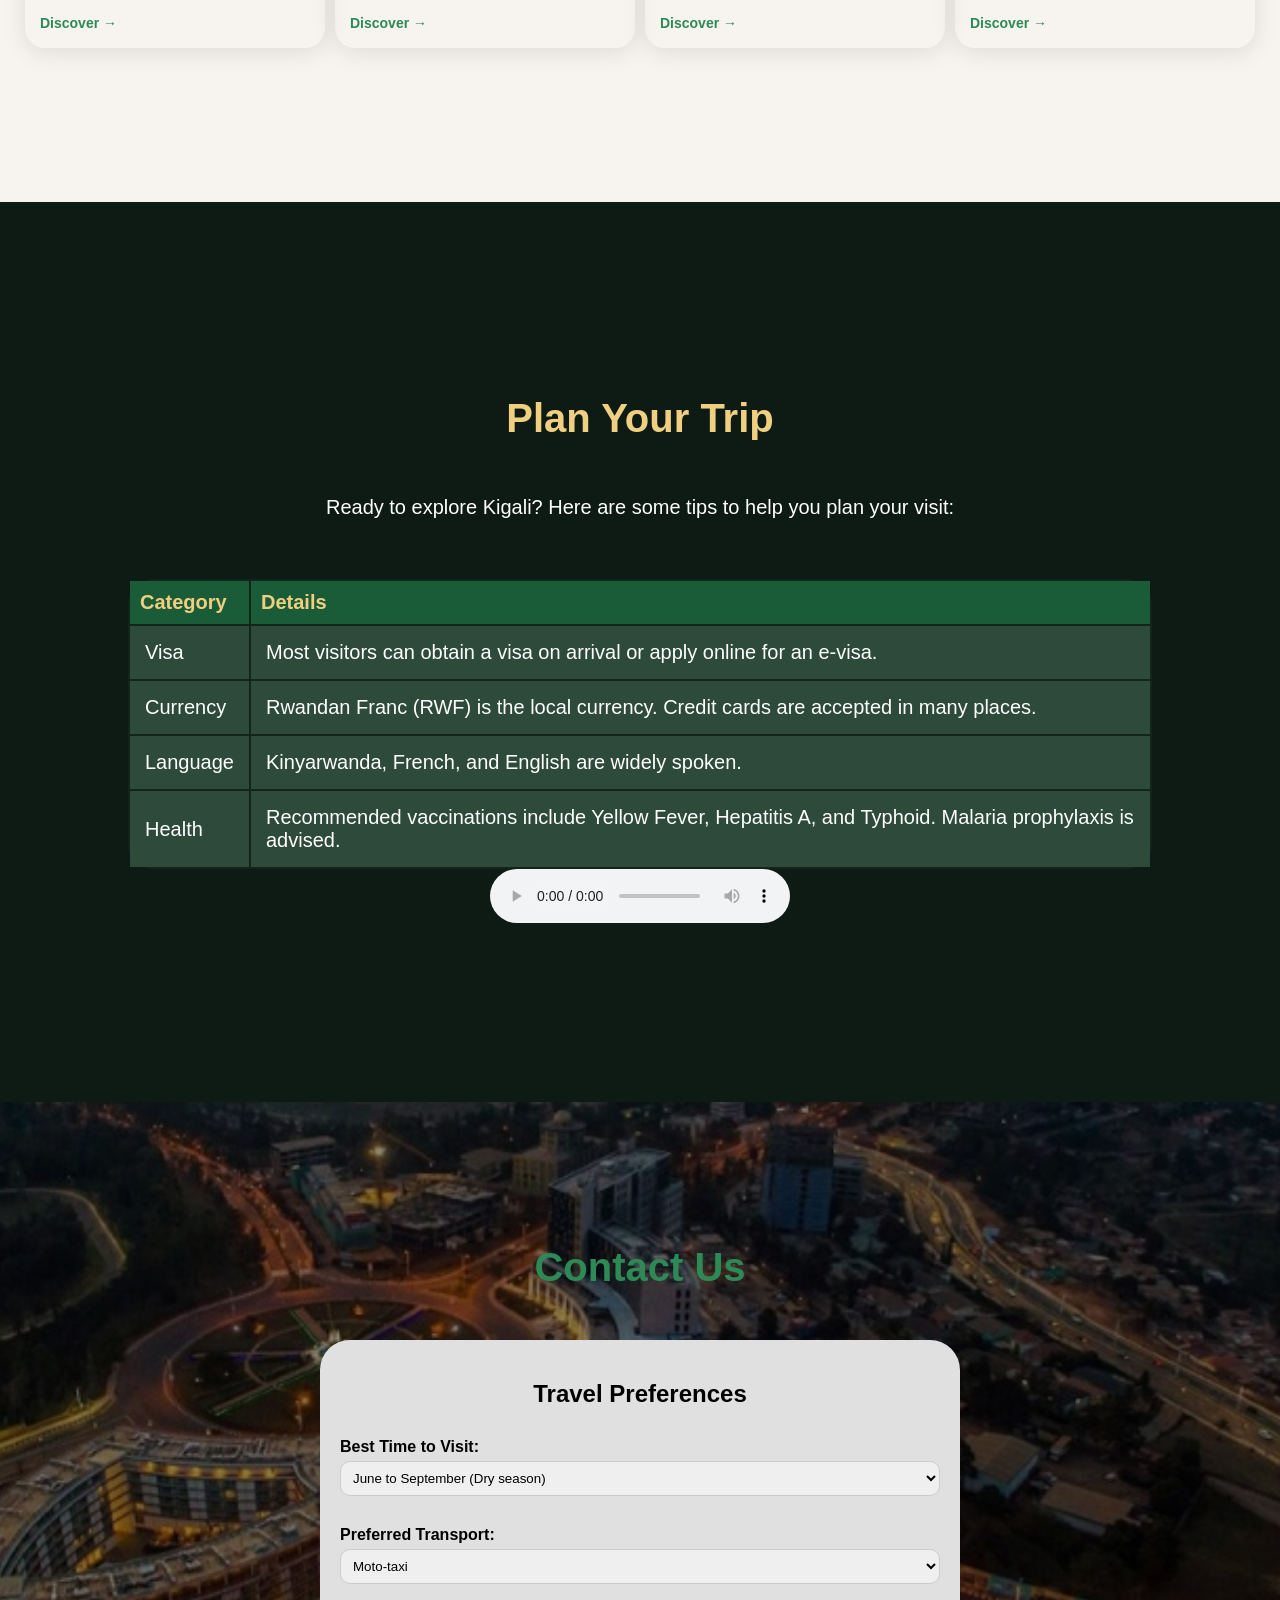
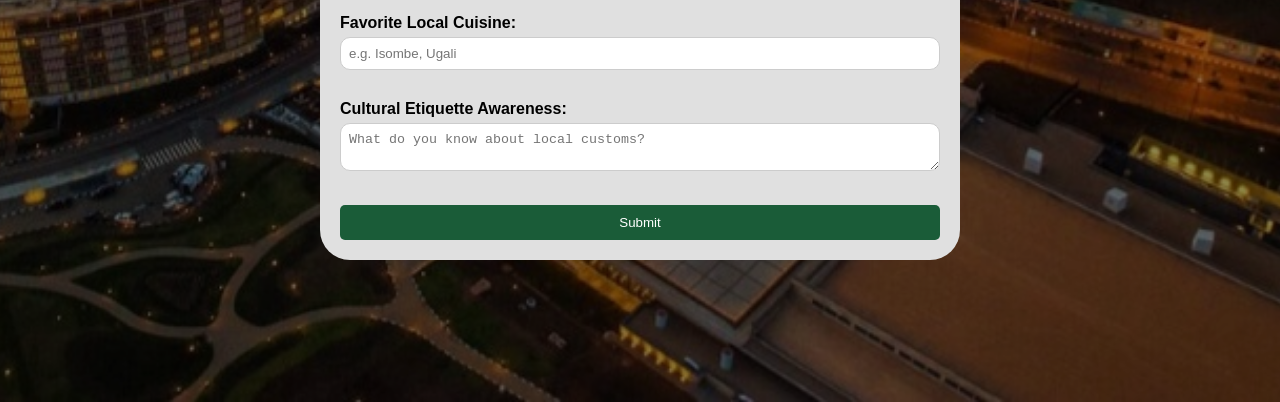
==== commit 7b911bd6: "Added another background image and its styles" ====
--- a/index.html
+++ b/index.html
@@ -8,7 +8,7 @@
 </head>
 <body>
     <nav class="navbar">
-        <div class="navlogo">🌍 KigaliGO</div>
+        <div class="navlogo">KigaliGO</div>
         <ul class="navlinks">
             <li><a href="#index.html">Home</a></li>
             <li><a href="./historical.html">Historical</a></li>
@@ -114,8 +114,8 @@
     </section>
 
     <section class="form-section">
+        <img src="./Kigali2.jpg" alt="Kigali Convention Center">
         <h1>Contact Us</h1>
-        <p>Tells us your travel preferences</p>
         <div class="travel-form">
             <h2>Travel Preferences</h2>
             <form>
--- a/style.css
+++ b/style.css
@@ -245,14 +245,22 @@
     background-color: #f9f9f9;
     color: black;  
 }
+.form-section img{
+    object-fit: cover;
+    width: 100%;
+    height: 100%;
+    position: absolute;
+    z-index: 0;
+    filter: brightness(0.55);
+}
 .form-section h1{
-    color: #1a5c38; 
+    color: #2d8a57;
     font-size: 40px;
-    margin: 10px 0;
-}
-.form-section p{
-    font-size: 20px;
-    margin: 20px 0 40px 0;
+    margin: 0px 0px 50px 0px;
+}
+.form-section h1,.form-section p, .travel-form{
+  position: relative;
+  z-index: 1;
 }
 .travel-form {
     width: 50%;
@@ -260,7 +268,6 @@
     background-color: #e0e0e0;
     border-radius: 30px;
 }
-
 .travel-form h2 {
     text-align: center;
     margin: 20px 0px;
@@ -400,7 +407,7 @@
       height: 340px;
     }
    
-    /* Plan / table */
+    /* Plan table */
     .plan {
       height: auto;
       padding: 60px 24px;
@@ -415,7 +422,7 @@
     }
     .plan-audio {
         display: block;       
-        margin: 40px auto 0;
+        margin: 40px;
         width: 100%;
         max-width: 600px;
     }
